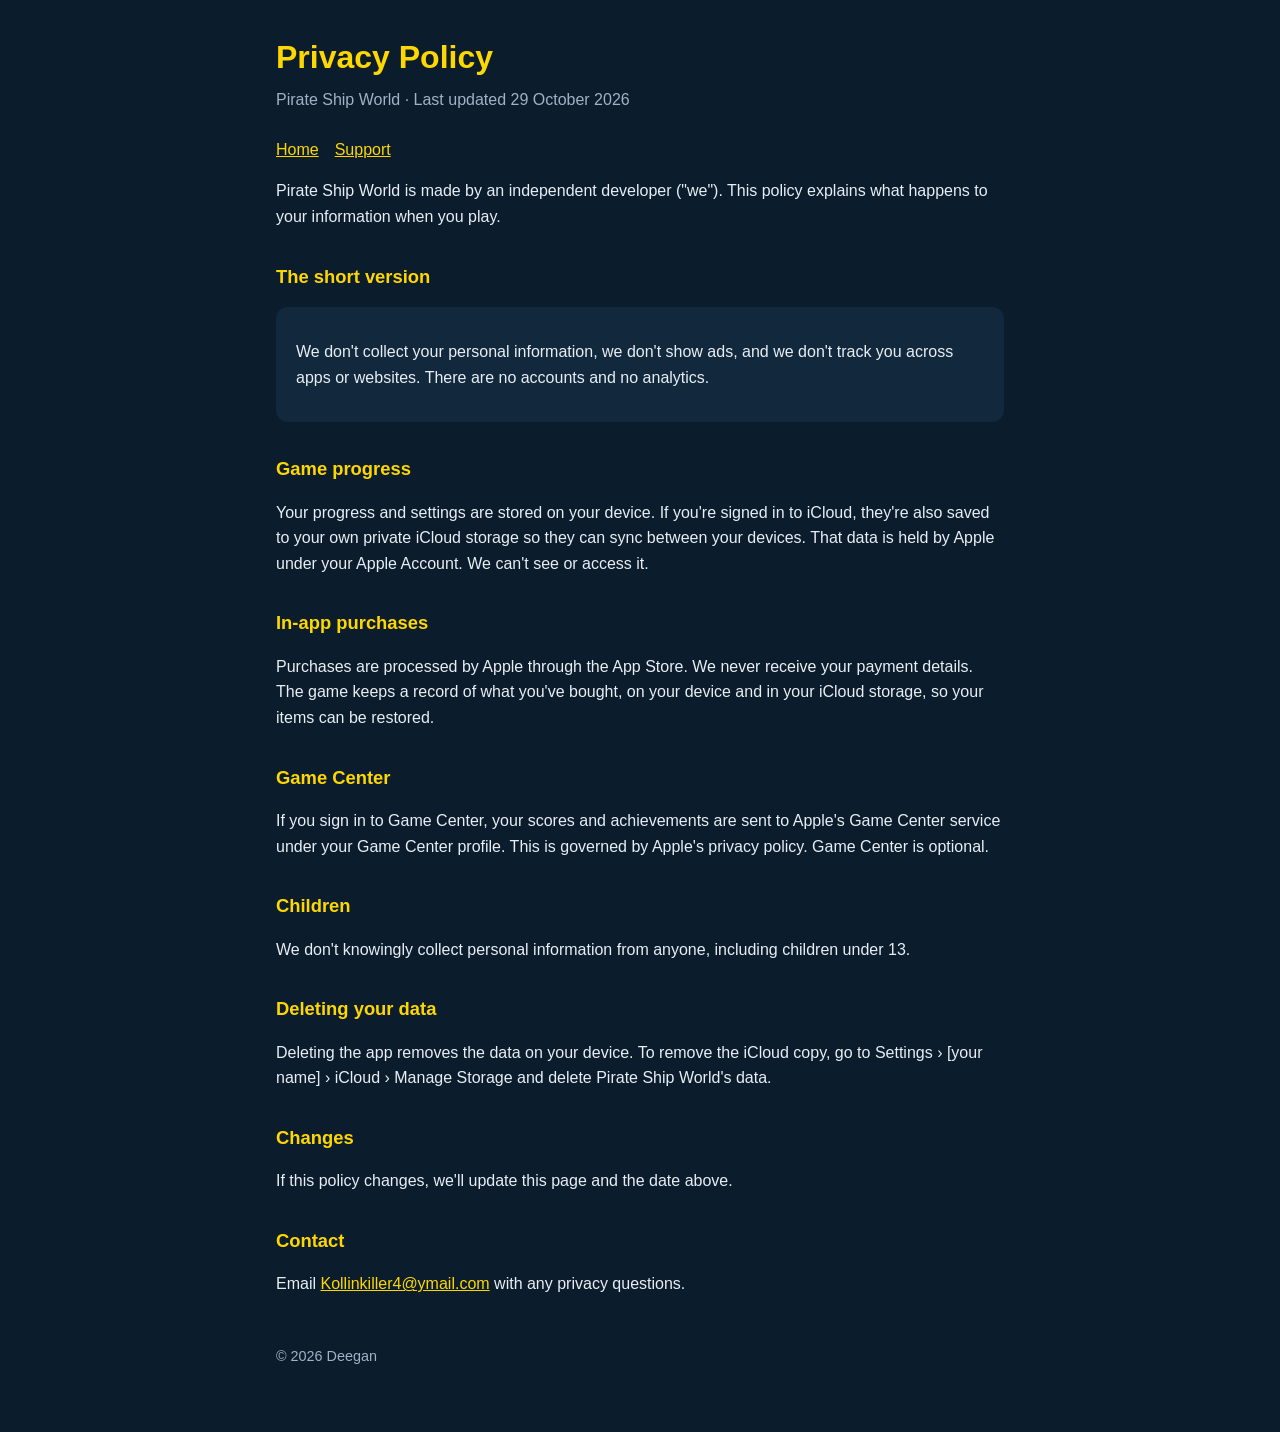
==== privacy.html @ ee6a4afa "Pirate Ship World support and privacy pages Co-Authored-By: Claude Opus 5.5 <noreply@anthropic.com>" ====
<!doctype html><html lang="en"><head><meta charset="utf-8"><meta name="viewport" content="width=device-width,initial-scale=1">
<title>Pirate Ship World Privacy</title><link rel="stylesheet" href="style.css"></head><body><main>
<h1>Privacy Policy</h1><p class="sub">Pirate Ship World · Last updated 29 October 2026</p>
<nav><a href="index.html">Home</a><a href="support.html">Support</a></nav>
<p>Pirate Ship World is made by an independent developer ("we"). This policy explains what happens to your information when you play.</p>
<h2>The short version</h2>
<div class="card"><p>We don't collect your personal information, we don't show ads, and we don't track you across apps or websites. There are no accounts and no analytics.</p></div>
<h2>Game progress</h2>
<p>Your progress and settings are stored on your device. If you're signed in to iCloud, they're also saved to your own private iCloud storage so they can sync between your devices. That data is held by Apple under your Apple Account. We can't see or access it.</p>
<h2>In-app purchases</h2>
<p>Purchases are processed by Apple through the App Store. We never receive your payment details. The game keeps a record of what you've bought, on your device and in your iCloud storage, so your items can be restored.</p>
<h2>Game Center</h2>
<p>If you sign in to Game Center, your scores and achievements are sent to Apple's Game Center service under your Game Center profile. This is governed by Apple's privacy policy. Game Center is optional.</p>
<h2>Children</h2>
<p>We don't knowingly collect personal information from anyone, including children under 13.</p>
<h2>Deleting your data</h2>
<p>Deleting the app removes the data on your device. To remove the iCloud copy, go to Settings › [your name] › iCloud › Manage Storage and delete Pirate Ship World's data.</p>
<h2>Changes</h2>
<p>If this policy changes, we'll update this page and the date above.</p>
<h2>Contact</h2>
<p>Email <a href="mailto:Kollinkiller4@ymail.com">Kollinkiller4@ymail.com</a> with any privacy questions.</p>
<footer>© 2026 Deegan</footer></main></body></html>
---- style.css ----
:root{--bg:#0b1c2c;--panel:#12283d;--text:#e8eef4;--muted:#9fb3c6;--gold:#ffd700}
*{box-sizing:border-box}body{margin:0;background:var(--bg);color:var(--text);font:16px/1.6 -apple-system,BlinkMacSystemFont,"Segoe UI",sans-serif}
main{max-width:760px;margin:0 auto;padding:32px 16px 64px}h1{color:var(--gold);margin:0 0 4px}h2{color:var(--gold);font-size:1.15rem;margin-top:32px}
.sub{color:var(--muted);margin:0 0 24px}a{color:var(--gold)}nav a{margin-right:16px}.card{background:var(--panel);border-radius:12px;padding:16px 20px;margin:16px 0}
footer{color:var(--muted);font-size:.9rem;margin-top:48px}
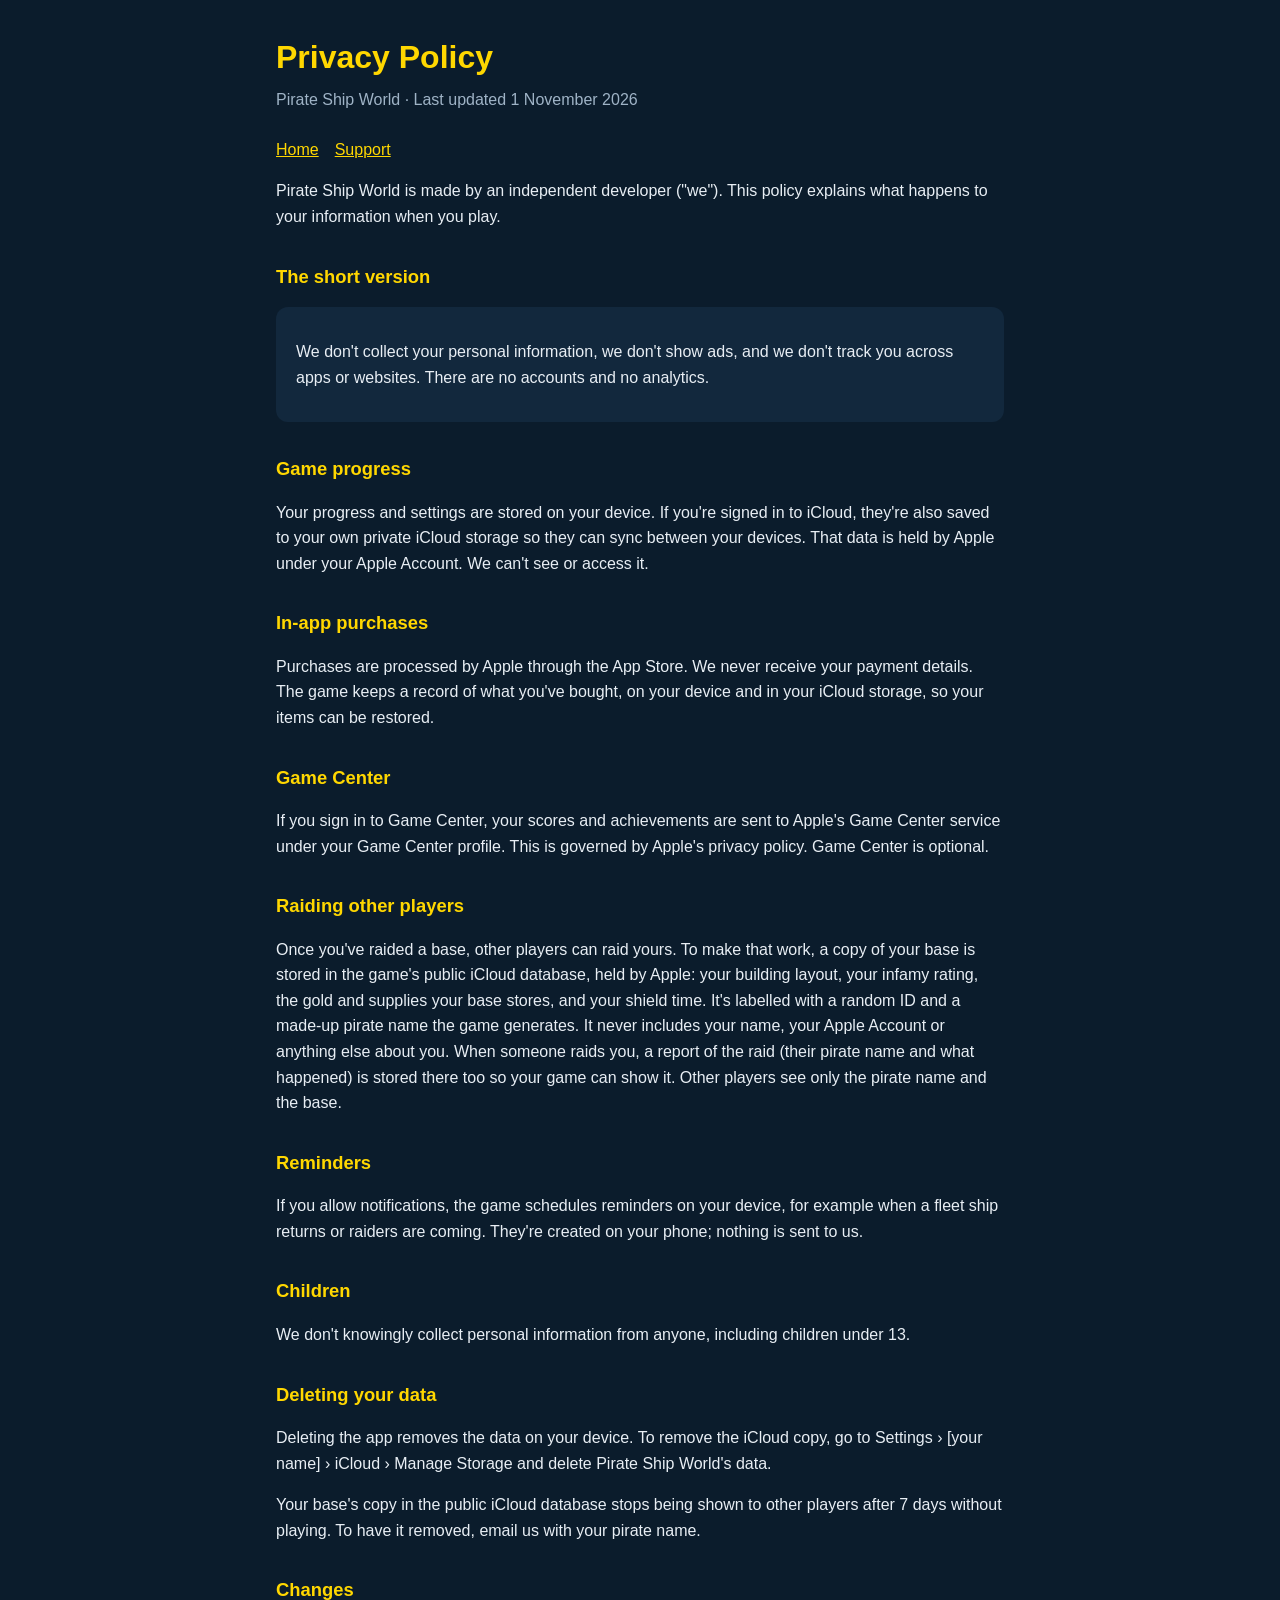
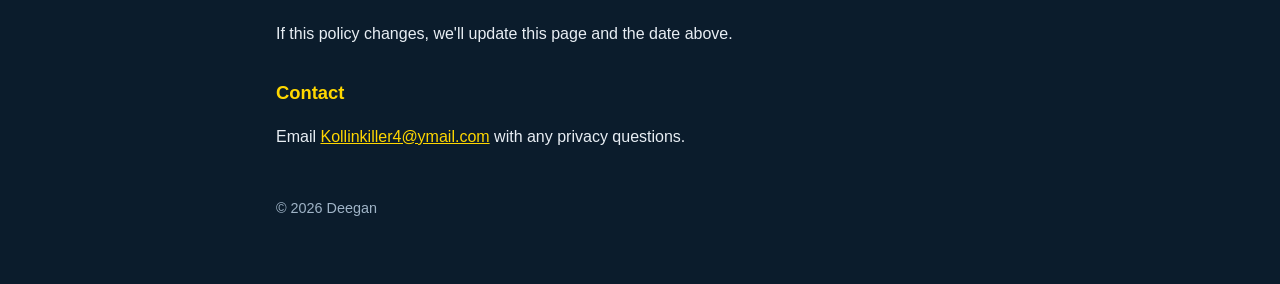
==== commit 689bba88: "Privacy policy: rival raids (public iCloud base snapshots under a generated name) and on-device remi" ====
--- a/privacy.html
+++ b/privacy.html
@@ -1,6 +1,6 @@
 <!doctype html><html lang="en"><head><meta charset="utf-8"><meta name="viewport" content="width=device-width,initial-scale=1">
 <title>Pirate Ship World Privacy</title><link rel="stylesheet" href="style.css"></head><body><main>
-<h1>Privacy Policy</h1><p class="sub">Pirate Ship World · Last updated 29 October 2026</p>
+<h1>Privacy Policy</h1><p class="sub">Pirate Ship World · Last updated 1 November 2026</p>
 <nav><a href="index.html">Home</a><a href="support.html">Support</a></nav>
 <p>Pirate Ship World is made by an independent developer ("we"). This policy explains what happens to your information when you play.</p>
 <h2>The short version</h2>
@@ -11,10 +11,15 @@
 <p>Purchases are processed by Apple through the App Store. We never receive your payment details. The game keeps a record of what you've bought, on your device and in your iCloud storage, so your items can be restored.</p>
 <h2>Game Center</h2>
 <p>If you sign in to Game Center, your scores and achievements are sent to Apple's Game Center service under your Game Center profile. This is governed by Apple's privacy policy. Game Center is optional.</p>
+<h2>Raiding other players</h2>
+<p>Once you've raided a base, other players can raid yours. To make that work, a copy of your base is stored in the game's public iCloud database, held by Apple: your building layout, your infamy rating, the gold and supplies your base stores, and your shield time. It's labelled with a random ID and a made-up pirate name the game generates. It never includes your name, your Apple Account or anything else about you. When someone raids you, a report of the raid (their pirate name and what happened) is stored there too so your game can show it. Other players see only the pirate name and the base.</p>
+<h2>Reminders</h2>
+<p>If you allow notifications, the game schedules reminders on your device, for example when a fleet ship returns or raiders are coming. They're created on your phone; nothing is sent to us.</p>
 <h2>Children</h2>
 <p>We don't knowingly collect personal information from anyone, including children under 13.</p>
 <h2>Deleting your data</h2>
 <p>Deleting the app removes the data on your device. To remove the iCloud copy, go to Settings › [your name] › iCloud › Manage Storage and delete Pirate Ship World's data.</p>
+<p>Your base's copy in the public iCloud database stops being shown to other players after 7 days without playing. To have it removed, email us with your pirate name.</p>
 <h2>Changes</h2>
 <p>If this policy changes, we'll update this page and the date above.</p>
 <h2>Contact</h2>
